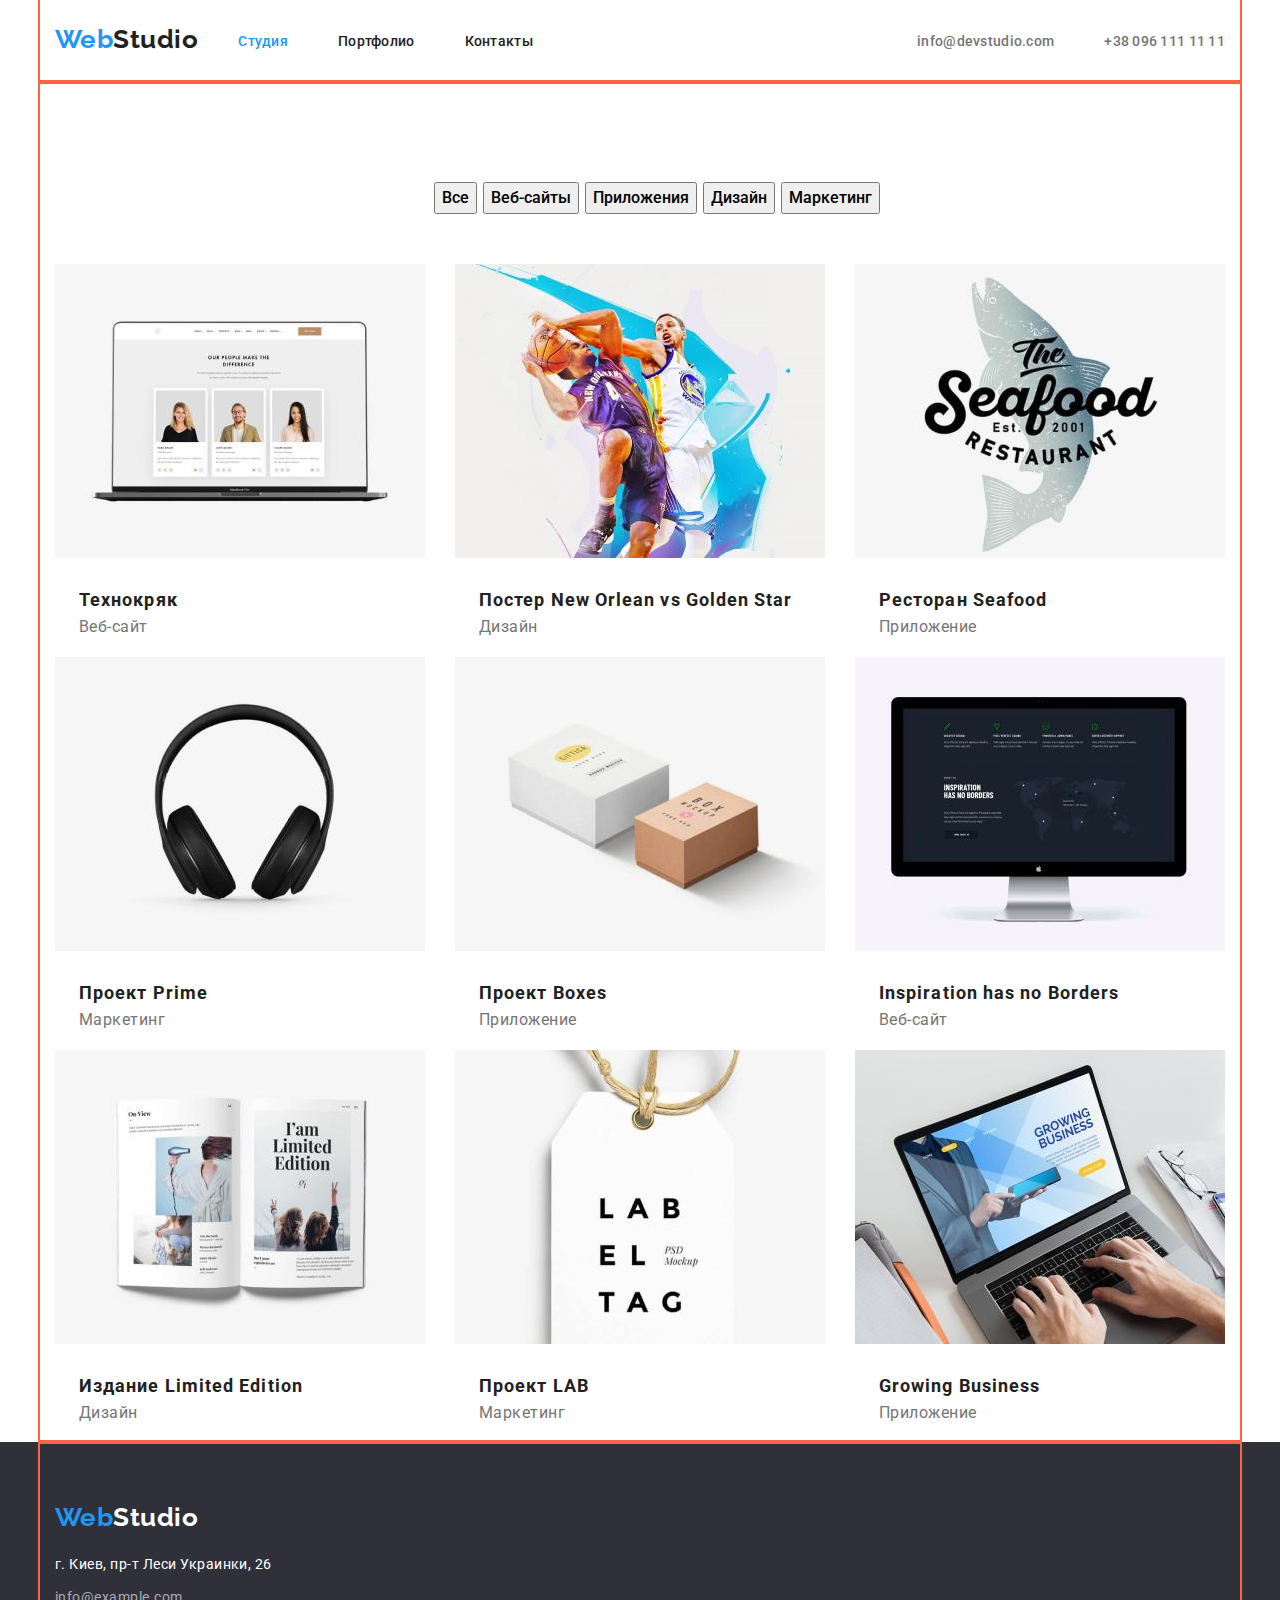
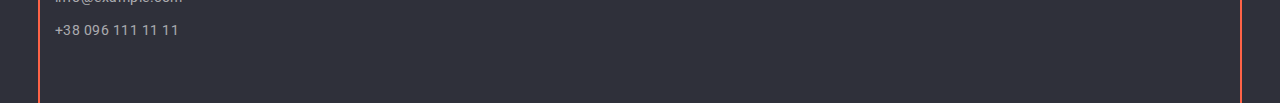
==== portfolio.html @ 325fac1e "block model-flex" ====
<!DOCTYPE html>
<html lang="ru">
<head>
    <meta charset="UTF-8">
    <meta http-equiv="X-UA-Compatible" content="IE=edge">
    <meta name="viewport" content="width=device-width, initial-scale=1.0">
    <title>Document</title>
    <link rel="preconnect" href="https://fonts.gstatic.com" crossorigin>
    <link href="https://fonts.googleapis.com/css2?family=Raleway:wght@700&family=Roboto:wght@400;500;700;900&display=swap" rel="stylesheet"/>
    <link rel="stylesheet" href="link rel="preconnect href="https://fonts.googleapis.com">
    <link rel="stylesheet" href="https://cdnjs.cloudflare.com/ajax/libs/modern-normalize/1.1.0/modern-normalize.min.css">
    <link rel="stylesheet" href="./css/styles.css">
</head>
<body>
    <div class="container">
        <header>
     <div class="main-navigation">
         <nav class="main-nav">
             <div class="logo-head">
                 <a class="logo" href="./index.html"><span class="web">Web</span>Studio</a>
             </div>   
         
                 <ul class="site-nav">
                     <li><a href="./index.html" class="linc curent">Студия</a></li>
                     <li><a href="./portfolio.html" class="linc">Портфолио</a></li>
                     <li><a href="" class="linc">Контакты</a></li>
                 </ul>
             
          </nav>
                 <ul class="contact">
                      <li> <a class="contact-mail" href="emailto:info@devstudio.com">info@devstudio.com </a></li>
                      <li> <a class="contact-number" href="tel:+380961111111"> +38 096 111 11 11</a></li>
                      
                 </ul>
             
     </div>
         </header>
      </div>  
    <main>
        <div class="container">
        <section>
            <h1 class="visually-hidden">фильтры</h1>
            <ul class="filters">
                <li>
                    <button class="btn-portfolio" type="button">Все</button>
                </li>
                <li>
                    <button class="btn-portfolio" type="button">Веб-сайты</button>
                </li>
                <li>
                    <button class="btn-portfolio" type="button">Приложения</button>
                </li>
                <li>
                    <button class="btn-portfolio" type="button">Дизайн</button>
                </li>
                <li>
                    <button class="btn-portfolio" type="button">Маркетинг</button>
                </li>
            </ul>
       

    <ul class="filters-content">
        <li class="ftr-content">
            <img src="./images/img(1).jpg" alt="ноутбук" width="370">
            <h2 class="title-portfolio">Технокряк</h2>
            <p class="title-work">Веб-сайт</p>
        </li>
        <li>
            <img src="./images/img(2).jpg" alt="баскетболисти" width="370">
            <h2 class="title-portfolio">Постер New Orlean vs Golden Star</h2>
            <p class="title-work">Дизайн</p>
        </li>
        <li>
            <img src="./images/img(3).jpg" alt="рыба" width="370">
            <h2 class="title-portfolio">Ресторан Seafood</h2>
            <p class="title-work">Приложение</p>
        </li>
        <li>
            <img src="./images/img(4).jpg" alt="наушники" width="370">
            <h2 class="title-portfolio">Проект Prime</h2>
            <p class="title-work">Маркетинг</p>
        </li>
        <li>
            <img src="./images/img(5).jpg" alt="коробки" width="370">
            <h2 class="title-portfolio">Проект Boxes</h2>
            <p class="title-work">Приложение</p>
        </li>
        <li>
            <img src="./images/img(6).jpg" alt="монитор" width="370">
            <h2 class="title-portfolio">Inspiration has no Borders</h2>
            <p class="title-work">Веб-сайт</p>
        </li>
        <li>
            <img src="./images/img(7).jpg" alt="книга" width="370">
            <h2 class="title-portfolio">Издание Limited Edition</h2>
            <p class="title-work">Дизайн</p>
        </li>
        <li>
            <img src="./images/img(8).jpg" alt="бирка" width="370">
            <h2 class="title-portfolio">Проект LAB</h2>
            <p class="title-work">Маркетинг</p>
        </li>
        <li>
            <img src="./images/img(9).jpg" alt="ноутбук" width="370">
            <h2 class="title-portfolio">Growing Business</h2>
            <p class="title-work">Приложение</p>
        </li>
    
    </ul>

        </section>
        </div>
    </main>
   
    <footer>
        <div class="container">
            <div class="footer-content">
                <a class="logo-footer" href="./index.html"><span class="web">Web</span>Studio</a>
            </div>
                <address>
                    <ul class="address">
                      <li><a class="location" href="https://bit.ly/3pXMvUd" target="_blank" rel="noopener noreferrer">г. Киев, пр-т
                          Леси Украинки, 26</a> </li>
                      <li><a class="link" href="mailto:info@devstudio.com">info@example.com</a> </li>
                      <li><a class="contact-num" href="tel:+380961111111">+38 096 111 11 11</a> </li>
                    </ul>
                </address>
           
        </div>
    </footer>
    
</body>
---- css/styles.css ----
/*колір основного текста #212121*/
/*другорядний колир текста #757575*/
/*білий #FFFFFF*/
/*акцент #2196F3*/
/* вторичний фон  #F5F4FA*/
:root {
--primary-text-color: #212121; 
--title-text-color: #757575;
--accent-color: #2196F3;
--hero-title-color: #ffffff;
--background-hero-color: #2F303A;
}
h1,h2,h3,h4,p,ul {
     margin: 0px;
}


body {
    background-color: var(--hero-title-color);
    color:var(--title-text-color);
    font-family: Roboto, sans-serif;
    font-style: normal;
    font-weight: 400;
    letter-spacing: 0.03em;
}

.container {
    width: 1200px;
    padding-left: 15px;
    padding-right: 15px;
    margin: 0 auto;
    outline: 2px solid tomato;
}
ul {
    list-style: none;
    /* logo */
}
.logo:hover{
    color: var(--accent-color);
}
.web {
    color: var(--accent-color);
    font-family: Raleway, sans-serif; 
    font-weight: 700;
    font-size: 26px;
    line-height: 1.19;
    margin-top: 24px;
    
}
.logo {
    color:var(--primary-text-color) ;
    font-family: Raleway, sans-serif;
    font-weight: 700;
    font-size: 26px;
    line-height: 1.19;
   
}
.logo-head{
    display: flex;
    margin: 24px 0 24px 0;
   
    
}
/* site- nav */
.main-navigation{
    display: flex;
    justify-content: space-between;
}
.main-nav{
    display: flex;
}
.site-nav .linc {
    color: var(--primary-text-color);
    font-weight: 500;
    font-size: 14px;
    line-height: 1,14;
    letter-spacing: 0.02em;
}
.site-nav{
    display: flex;
    margin-top: 32px;
    margin-bottom: 32px;
}
     

.nav-header{
    display: flex;
    align-items: center;
}
.linc{
    margin-right:50px; 
    margin-top: 32px;
}


.site-nav .linc:hover,
.site-nav .linc:focus{
    color: var(--accent-color);
}
.site-nav .linc.curent {
    color: var(--accent-color);
}

/* контакти */
.contact{
    display: flex; 
    margin: 32px 0 32px; 
}
.contact-mail{
    margin-right: 50px;
}
.contact-mail,
.contact-number {
    color: var(--title-text-color);

    font-weight: 500;
    font-size: 14px;
    line-height: 1.14;
    letter-spacing: 0.02em;
    
}
.contact-number:hover,
.contact-mail:hover {
    color: var(--accent-color);
}
.contact-mail:focus,
.contact-number:focus {
    color: var(--accent-color);
}

/* hero */
.hero-block {
    display: flow-root;
}
.hero {
    background-color: var(--background-hero-color);

}

.hero-title {
    display: block;
    margin-right: auto;
    margin-left: auto;
    margin-top: 200px;
    width: 696px;
   
    color: var(--hero-title-color);

    font-weight: 900;
    font-size: 44px;
    line-height: 1.36;
    text-align: center;
    letter-spacing: 0.06em;
    text-transform: uppercase;
    
}

.section-title {
    width: 376px;
    height: 42px;
    text-align: center;
    margin-left: auto;
    margin-right: auto;
    margin-bottom: 50px;

    color: var(--primary-text-color);
    font-weight: 700;
    font-size: 36px;
    line-height: 1.16;
    text-align: center;
}
.feature {
    display: flex;
    justify-content: center;
}
.feature .title {
    color: var(--primary-text-color);
}
.title {
    margin-bottom: 10px;
    margin-top: 94px;
    color: var(--primary-text-color);
    
    font-weight: 700;
    font-size: 14px;
    line-height: 1.14;
    text-transform: uppercase;
}

.description {
    margin-right: 30px;
    margin-bottom: 94px;
    width: 270px;
    height: 75px;
    
    font-size: 14px;
    line-height: 1.7;
}

.description:last-child{
    margin-right: 0 px;
}
.comand-name {
    margin-top: 30px;
    margin-bottom: 10px;

    color: var(--primary-text-color);
    
    font-weight: 500;
    font-size: 16px;
    line-height: 1.18;
}
.profession {
    margin-bottom: 30px;
    font-size: 16px;
    line-height: 1.18;
}
/* button */
.button {
    cursor: pointer;
    color: var(--primary-text-color);
    background-color: var(--accent-color);
    font-family: 'Roboto';
    font-style: normal;
}
.button-primary {
    margin-left: auto;
    margin-right: auto;
    display: block;
    margin-top: 30px;
    margin-bottom: 210px;
    border-radius: 4px;


    color: var(--hero-title-color);
    background-color: var(--accent-color);
    cursor: pointer;
    font-family: inherit;
    font-style: normal;
    font-weight: 700;
    font-size: 16px;
    line-height: 1.9;
    letter-spacing: 0.06em;
}
.btn-portfolio {
    cursor: pointer;
    font-family: inherit;
    font-style: normal;
    font-weight: 500;
    font-size: 16px;
    line-height: 1.6;
}
.filters{
    display: flex;
    justify-content: center;
    padding-top: 100px;
    padding-bottom: 50px;
}  
.filters >li:not(last chaild){
    margin-right: 6px;
}

.btn-portfolio:hover,
.btn-portfolio:focus {
    color: var(--hero-title-color);
    background-color: var(--accent-color);
} 
/* футер */
footer {
    background-color: var(--background-hero-color);
}
.logo-footer {
    color: var(--hero-title-color);
    font-family: Raleway, sans-serif;
    font-weight: 700;
    font-size: 26px;
    line-height: 1,19;
}
/* адреса */
.location {
    margin-bottom: 9px;
    display: block;

    color: var(--hero-title-color);
    font-family: 'Roboto';
    font-style: normal;
}
.link{
    margin-bottom: 9px;
    display: block;
}
.contact-num{
    padding-bottom: 60px;
    display: block;
}

.link,
.contact-num {
    color: rgba(255, 255, 255, 0.6);
    font-style: normal;  
}
.link:hover,
.contact-num:hover {
    color: var(--accent-color);
} 
.link:focus,
.contact-num:focus {
    color: var(--accent-color);
} 

address {
    font-size: 14px;
    line-height: 1.7;
}

.title-portfolio {
    margin-top: 20px;
    margin-left: 24px;
    
    color: var(--primary-text-color);

    font-weight: 700;
    font-size: 18px;
    line-height: 2;
    letter-spacing: 0.06em;
}
.title-work{
    margin-left: 24px;
    margin-bottom: 20px;
}
.p {
    font-size: 16px;
    line-height: 1.9;
}
a {  
    text-decoration: none;
 }
 .visually-hidden {
    position: absolute;
    width: 1px;
    height: 1px;
    margin: -1px;
    border: 0;
    padding: 0;
    white-space: normal;
    clip-path: inset(100%);
    clip: rect(0 0 0 0);
    overflow: hidden;
}
.images{
    display: flex;
    justify-content: flex-start;
    padding: 0;
   
}
.images >li:not(last child){
    margin-right: 30px;
}
.img-work{
    margin-bottom: 94px;
}
.our-teem{
   padding-top: 94px;
   padding-bottom: 50px;
}
.comand{
    display: flex;
    justify-content: flex-start;
    padding: 0;
}
.comand .comand-teem:not(last child){
    margin-right: 30px;
}
.comand-name,
.profession{
    text-align: center;
}
.footer-content{
    display: block;
    padding-top: 60px;
    margin-bottom: 20px;
}

.address{
    display: contents;
}

.filters-content{
   display: flex;
   flex-wrap: wrap;
   justify-content: space-between;
   padding-left: 0;  
}
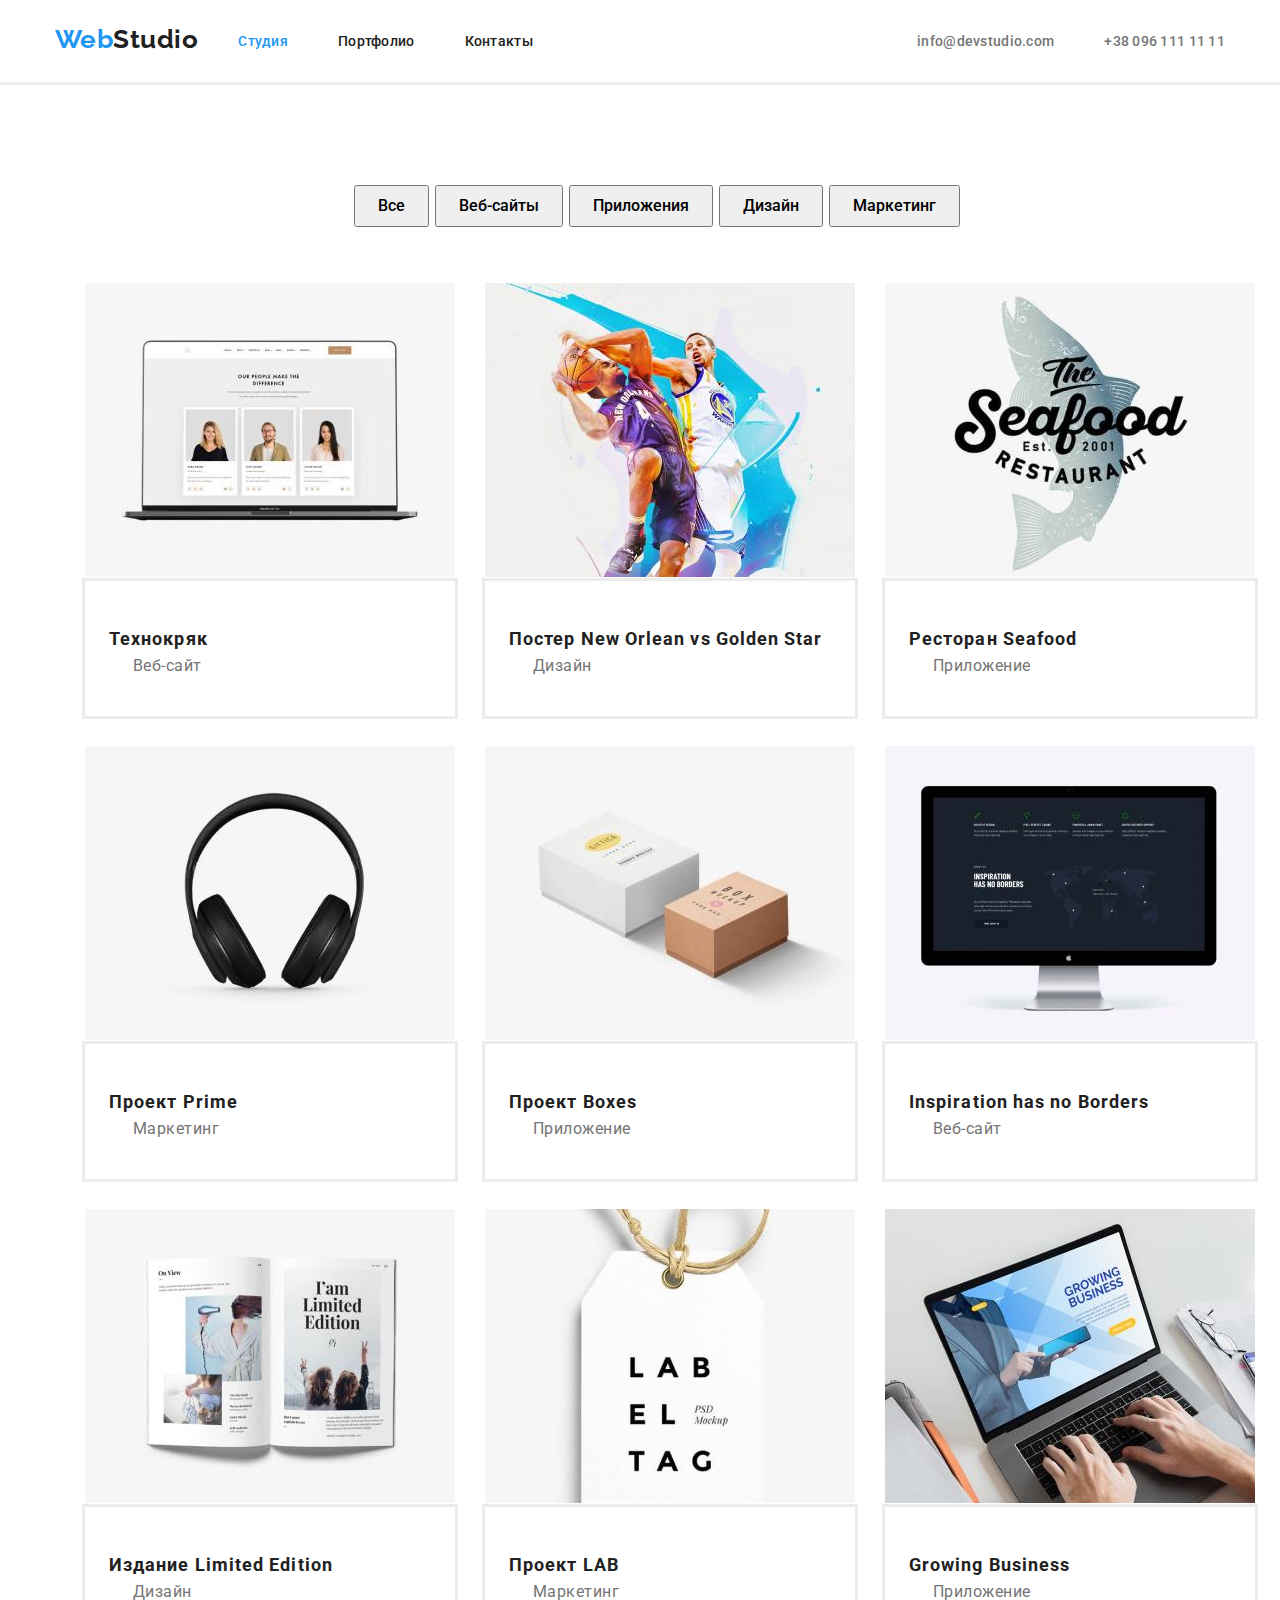
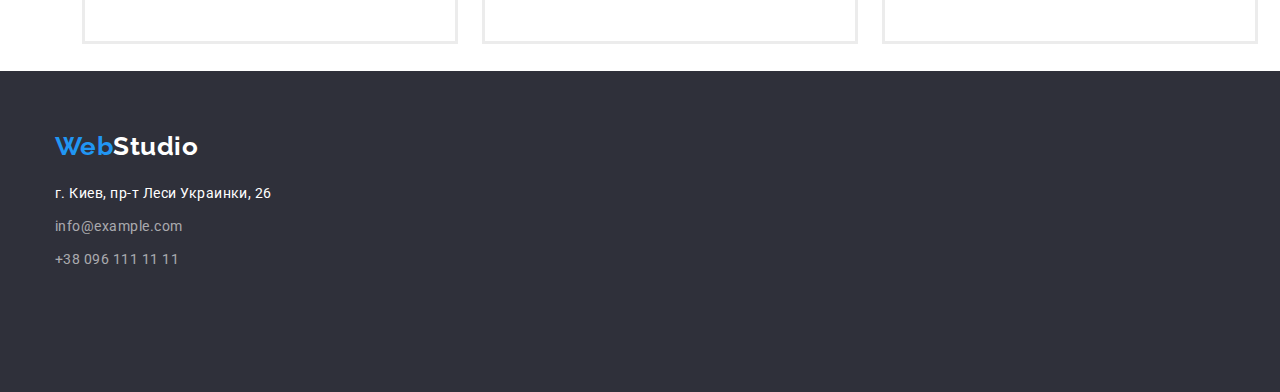
==== commit d72b9adb: "fix-mistake" ====
--- a/portfolio.html
+++ b/portfolio.html
@@ -12,33 +12,36 @@
     <link rel="stylesheet" href="./css/styles.css">
 </head>
 <body>
-    <div class="container">
-        <header>
-     <div class="main-navigation">
-         <nav class="main-nav">
-             <div class="logo-head">
-                 <a class="logo" href="./index.html"><span class="web">Web</span>Studio</a>
-             </div>   
-         
-                 <ul class="site-nav">
-                     <li><a href="./index.html" class="linc curent">Студия</a></li>
-                     <li><a href="./portfolio.html" class="linc">Портфолио</a></li>
-                     <li><a href="" class="linc">Контакты</a></li>
-                 </ul>
-             
-          </nav>
-                 <ul class="contact">
-                      <li> <a class="contact-mail" href="emailto:info@devstudio.com">info@devstudio.com </a></li>
-                      <li> <a class="contact-number" href="tel:+380961111111"> +38 096 111 11 11</a></li>
-                      
-                 </ul>
-             
-     </div>
-         </header>
-      </div>  
+    
+    <header class="head-portfolio">
+        <div class="container">
+    <div class="main-navigation">
+        <nav class="main-nav">
+            <div class="logo-head">
+                <a class="logo" href="./index.html"><span class="web">Web</span>Studio</a>
+            </div>   
+        
+                <ul class="site-nav">
+                    <li class="site-nav-linc"><a href="./index.html" class="linc curent">Студия</a></li>
+                    <li class="site-nav-linc"><a href="./portfolio.html" class="linc">Портфолио</a></li>
+                    <li class="site-nav-linc"><a href="" class="linc">Контакты</a></li>
+                </ul>
+            
+         </nav>
+                <ul class="contact">
+                     <li> <a class="contact-mail" href="emailto:info@devstudio.com">info@devstudio.com </a></li>
+                     <li> <a class="contact-number" href="tel:+380961111111"> +38 096 111 11 11</a></li>
+                     
+                </ul>
+            
+    </div>
+    </div>
+        </header>
+        
     <main>
-        <div class="container">
-        <section>
+        
+        <section class="section-filters">
+            <div class="container">
             <h1 class="visually-hidden">фильтры</h1>
             <ul class="filters">
                 <li>
@@ -61,58 +64,75 @@
 
     <ul class="filters-content">
         <li class="ftr-content">
-            <img src="./images/img(1).jpg" alt="ноутбук" width="370">
+            <img class="img-portfolio" src="./images/img(1).jpg" alt="ноутбук" width="370">
+           <div class="card-text">
             <h2 class="title-portfolio">Технокряк</h2>
             <p class="title-work">Веб-сайт</p>
+           </div>
         </li>
-        <li>
-            <img src="./images/img(2).jpg" alt="баскетболисти" width="370">
+        <li class="ftr-content">
+            <img class="img-portfolio" src="./images/img(2).jpg" alt="баскетболисти" width="370">
+         <div class="card-text">
             <h2 class="title-portfolio">Постер New Orlean vs Golden Star</h2>
             <p class="title-work">Дизайн</p>
+        </div>
         </li>
-        <li>
-            <img src="./images/img(3).jpg" alt="рыба" width="370">
+        <li class="ftr-content">
+            <img class="img-portfolio" src="./images/img(3).jpg" alt="рыба" width="370">
+         <div class="card-text">
             <h2 class="title-portfolio">Ресторан Seafood</h2>
             <p class="title-work">Приложение</p>
+        </div>
         </li>
-        <li>
-            <img src="./images/img(4).jpg" alt="наушники" width="370">
+        <li class="ftr-content">
+            <img class="img-portfolio" src="./images/img(4).jpg" alt="наушники" width="370">
+         <div class="card-text">
             <h2 class="title-portfolio">Проект Prime</h2>
             <p class="title-work">Маркетинг</p>
+         </div>
         </li>
-        <li>
-            <img src="./images/img(5).jpg" alt="коробки" width="370">
+        <li class="ftr-content">
+            <img class="img-portfolio" src="./images/img(5).jpg" alt="коробки" width="370">
+         <div class="card-text">
             <h2 class="title-portfolio">Проект Boxes</h2>
             <p class="title-work">Приложение</p>
+        </div>
         </li>
-        <li>
-            <img src="./images/img(6).jpg" alt="монитор" width="370">
+        <li class="ftr-content">
+            <img class="img-portfolio" src="./images/img(6).jpg" alt="монитор" width="370">
+         <div class="card-text">
             <h2 class="title-portfolio">Inspiration has no Borders</h2>
             <p class="title-work">Веб-сайт</p>
+        </div>
         </li>
-        <li>
-            <img src="./images/img(7).jpg" alt="книга" width="370">
+        <li class="ftr-content">
+            <img class="img-portfolio" src="./images/img(7).jpg" alt="книга" width="370">
+        <div class="card-text">
             <h2 class="title-portfolio">Издание Limited Edition</h2>
             <p class="title-work">Дизайн</p>
+        </div>
         </li>
-        <li>
-            <img src="./images/img(8).jpg" alt="бирка" width="370">
+        <li class="ftr-content">
+            <img class="img-portfolio" src="./images/img(8).jpg" alt="бирка" width="370">
+         <div class="card-text">
             <h2 class="title-portfolio">Проект LAB</h2>
             <p class="title-work">Маркетинг</p>
+        </div>
         </li>
-        <li>
-            <img src="./images/img(9).jpg" alt="ноутбук" width="370">
+        <li class="ftr-content">
+            <img class="img-portfolio" src="./images/img(9).jpg" alt="ноутбук" width="370">
+            <div class="card-text">
             <h2 class="title-portfolio">Growing Business</h2>
             <p class="title-work">Приложение</p>
+        </div>
         </li>
     
     </ul>
-
+</div>
         </section>
-        </div>
+       
     </main>
-   
-    <footer>
+    <footer class="footer">
         <div class="container">
             <div class="footer-content">
                 <a class="logo-footer" href="./index.html"><span class="web">Web</span>Studio</a>
--- a/css/styles.css
+++ b/css/styles.css
@@ -29,7 +29,7 @@
     padding-left: 15px;
     padding-right: 15px;
     margin: 0 auto;
-    outline: 2px solid tomato;
+    /* outline: 2px solid tomato; */
 }
 ul {
     list-style: none;
@@ -48,6 +48,9 @@
     
 }
 .logo {
+    padding-top: 24px;
+    padding-bottom: 25px;
+
     color:var(--primary-text-color) ;
     font-family: Raleway, sans-serif;
     font-weight: 700;
@@ -56,11 +59,9 @@
    
 }
 .logo-head{
-    display: flex;
-    margin: 24px 0 24px 0;
-   
-    
-}
+    display: flex;  
+}
+
 /* site- nav */
 .main-navigation{
     display: flex;
@@ -78,20 +79,23 @@
 }
 .site-nav{
     display: flex;
+   
+}
+     
+
+.nav-header{
+    display: flex;
+    align-items: center;
+}
+.linc{
+   
     margin-top: 32px;
-    margin-bottom: 32px;
-}
-     
-
-.nav-header{
-    display: flex;
-    align-items: center;
-}
-.linc{
-    margin-right:50px; 
-    margin-top: 32px;
-}
-
+}
+.site-nav-linc{
+    margin-right: 50px;
+    padding-bottom: 32px;
+    padding-top: 32px;
+}
 
 .site-nav .linc:hover,
 .site-nav .linc:focus{
@@ -104,7 +108,8 @@
 /* контакти */
 .contact{
     display: flex; 
-    margin: 32px 0 32px; 
+    padding-top: 32px;
+    padding-bottom: 32px;
 }
 .contact-mail{
     margin-right: 50px;
@@ -133,6 +138,8 @@
     display: flow-root;
 }
 .hero {
+    padding-top: 200px;
+    padding-bottom: 210px;
     background-color: var(--background-hero-color);
 
 }
@@ -141,7 +148,6 @@
     display: block;
     margin-right: auto;
     margin-left: auto;
-    margin-top: 200px;
     width: 696px;
    
     color: var(--hero-title-color);
@@ -176,9 +182,13 @@
 .feature .title {
     color: var(--primary-text-color);
 }
+.qualities{
+    padding-top: 94px;
+    padding-bottom: 94px;
+}
 .title {
     margin-bottom: 10px;
-    margin-top: 94px;
+
     color: var(--primary-text-color);
     
     font-weight: 700;
@@ -189,7 +199,6 @@
 
 .description {
     margin-right: 30px;
-    margin-bottom: 94px;
     width: 270px;
     height: 75px;
     
@@ -201,7 +210,6 @@
     margin-right: 0 px;
 }
 .comand-name {
-    margin-top: 30px;
     margin-bottom: 10px;
 
     color: var(--primary-text-color);
@@ -224,11 +232,10 @@
     font-style: normal;
 }
 .button-primary {
+   margin-top: 30px;
     margin-left: auto;
     margin-right: auto;
     display: block;
-    margin-top: 30px;
-    margin-bottom: 210px;
     border-radius: 4px;
 
 
@@ -249,12 +256,14 @@
     font-weight: 500;
     font-size: 16px;
     line-height: 1.6;
+    padding: 6px 22px;
+    
 }
 .filters{
     display: flex;
     justify-content: center;
-    padding-top: 100px;
-    padding-bottom: 50px;
+    margin-bottom: 56px;
+    
 }  
 .filters >li:not(last chaild){
     margin-right: 6px;
@@ -313,9 +322,13 @@
     line-height: 1.7;
 }
 
+.card-text{
+    padding: 20px 24px;
+    outline: solid #ECECEC;
+}
 .title-portfolio {
     margin-top: 20px;
-    margin-left: 24px;
+   
     
     color: var(--primary-text-color);
 
@@ -359,9 +372,14 @@
 .img-work{
     margin-bottom: 94px;
 }
-.our-teem{
-   padding-top: 94px;
-   padding-bottom: 50px;
+
+.section-team{
+    padding-top: 94px;
+    padding-bottom: 94px;
+}
+.comand-cards{
+padding-top: 30px;
+padding-bottom: 30px;
 }
 .comand{
     display: flex;
@@ -377,8 +395,11 @@
 }
 .footer-content{
     display: block;
+    margin-bottom: 20px;
+}
+.footer{
     padding-top: 60px;
-    margin-bottom: 20px;
+    padding-bottom: 60px;
 }
 
 .address{
@@ -388,7 +409,19 @@
 .filters-content{
    display: flex;
    flex-wrap: wrap;
-   justify-content: space-between;
-   padding-left: 0;  
-}
-
+   padding-left: 0; 
+   margin-right: -30px; 
+   margin-right: -30px;
+}
+.head-portfolio{
+    border-bottom: solid #ECECEC;
+}
+.section-filters{
+    padding-top: 100px;
+}
+.ftr-content{
+    flex-basis: calc((100% - 90px) / 3);
+    margin-left: 30px;
+    margin-bottom: 30px;
+
+}
